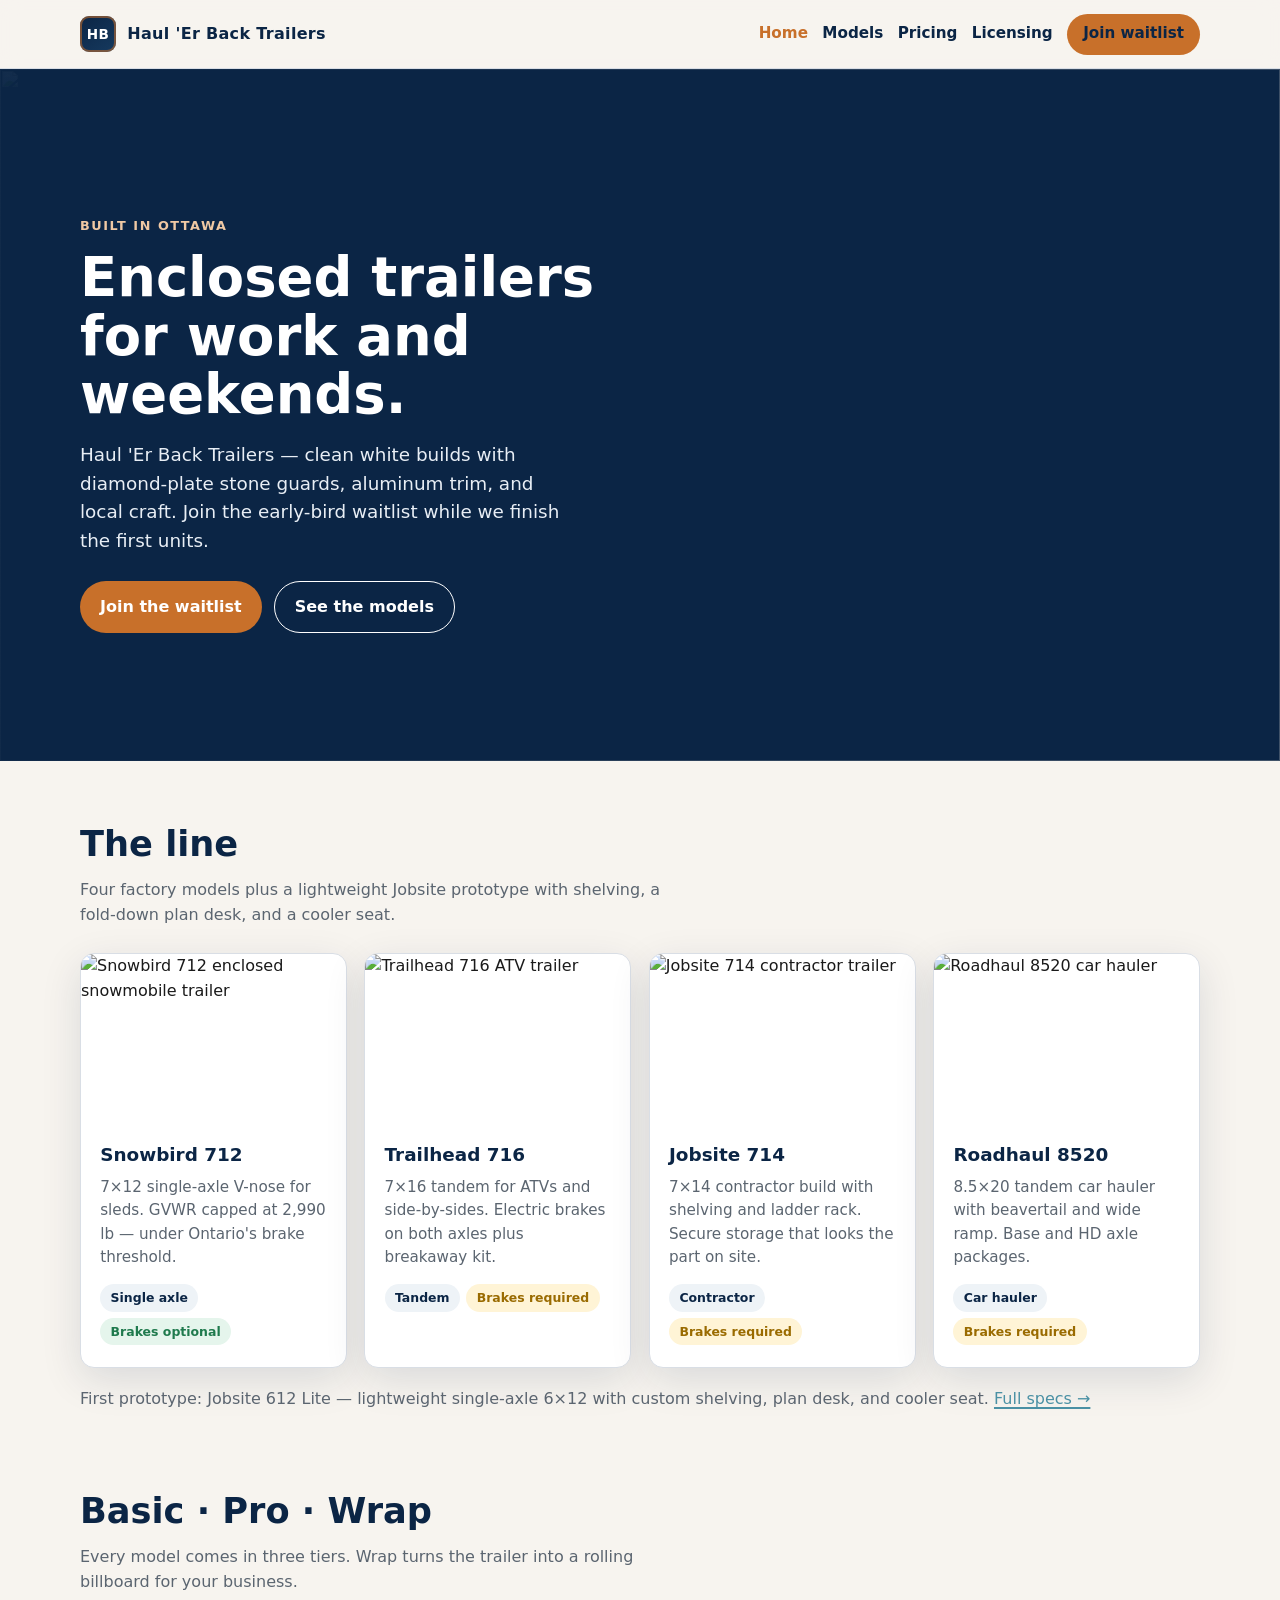
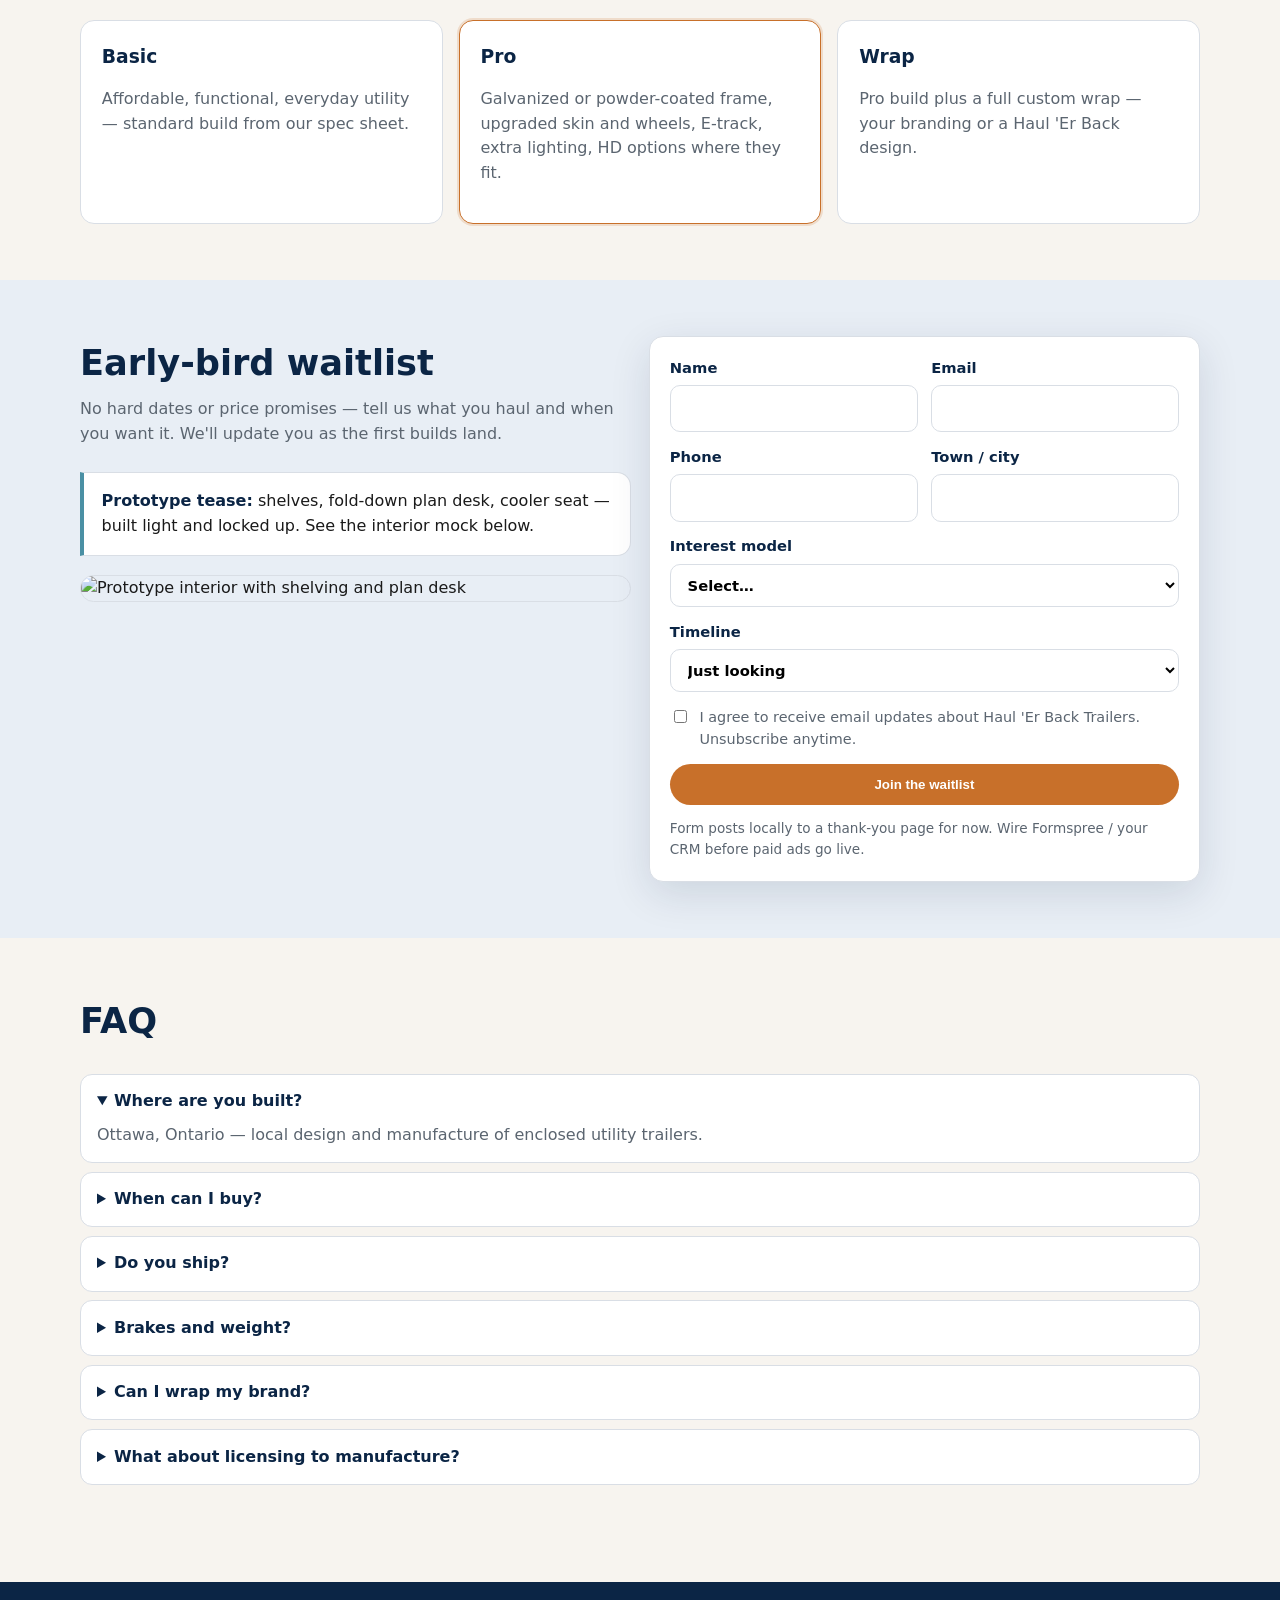
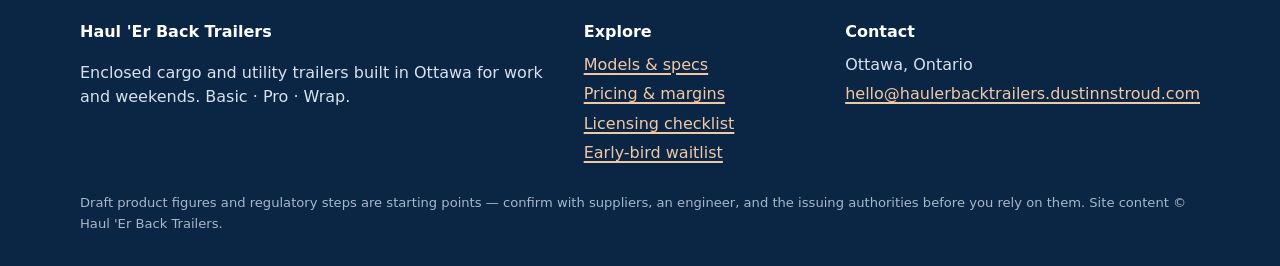
==== index.html @ 7aab537f "Add core pages and stylesheet" ====
<!DOCTYPE html>
<html lang="en">
<head>
  <meta charset="utf-8" />
  <meta name="viewport" content="width=device-width, initial-scale=1" />
  <title>Built in Ottawa · Haul 'Er Back Trailers</title>
  <meta name="description" content="Ottawa-built enclosed trailers — Snowbird, Trailhead, Jobsite, Roadhaul. Early-bird waitlist open." />
  <link rel="stylesheet" href="css/site.css" />
  <link rel="canonical" href="https://haulerbacktrailers.dustinnstroud.com/" />
</head>
<body>

  <a class="skip" href="#main">Skip to content</a>
  <header class="site-header">
    <div class="wrap nav">
      <a class="brand" href="index.html"><span class="brand-mark">HB</span><span>Haul 'Er Back Trailers</span></a>
      <nav class="nav-links" aria-label="Primary">
        <a href="index.html" aria-current="page">Home</a>
        <a class="hide-sm" href="models.html">Models</a>
        <a class="hide-sm" href="pricing.html">Pricing</a>
        <a href="licensing.html">Licensing</a>
        <a class="btn btn-primary btn-sm" href="index.html#waitlist">Join waitlist</a>
      </nav>
    </div>
  </header>

  <main id="main">

    <section class="hero">
      <div class="hero-media" aria-hidden="true"><img src="img/hero-1200.webp" alt="" /></div>
      <div class="wrap hero-content">
        <span class="eyebrow">Built in Ottawa</span>
        <h1>Enclosed trailers for work and weekends.</h1>
        <p class="lead">Haul 'Er Back Trailers — clean white builds with diamond-plate stone guards, aluminum trim, and local craft. Join the early-bird waitlist while we finish the first units.</p>
        <div class="hero-cta">
          <a class="btn btn-primary" href="#waitlist">Join the waitlist</a>
          <a class="btn btn-ghost" href="models.html" style="border-color:#fff;color:#fff">See the models</a>
        </div>
      </div>
    </section>

    <section>
      <div class="wrap">
        <div class="section-head">
          <h2>The line</h2>
          <p>Four factory models plus a lightweight Jobsite prototype with shelving, a fold-down plan desk, and a cooler seat.</p>
        </div>
        <div class="grid grid-4">
          <article class="card">
            <img src="img/snowbird-1200.webp" alt="Snowbird 712 enclosed snowmobile trailer" />
            <div class="card-body">
              <h3>Snowbird 712</h3>
              <p>7×12 single-axle V-nose for sleds. GVWR capped at 2,990 lb — under Ontario's brake threshold.</p>
              <div class="meta"><span class="pill">Single axle</span><span class="pill ok">Brakes optional</span></div>
            </div>
          </article>
          <article class="card">
            <img src="img/trailhead-1200.webp" alt="Trailhead 716 ATV trailer" />
            <div class="card-body">
              <h3>Trailhead 716</h3>
              <p>7×16 tandem for ATVs and side-by-sides. Electric brakes on both axles plus breakaway kit.</p>
              <div class="meta"><span class="pill">Tandem</span><span class="pill warn">Brakes required</span></div>
            </div>
          </article>
          <article class="card">
            <img src="img/jobsite714-1200.webp" alt="Jobsite 714 contractor trailer" />
            <div class="card-body">
              <h3>Jobsite 714</h3>
              <p>7×14 contractor build with shelving and ladder rack. Secure storage that looks the part on site.</p>
              <div class="meta"><span class="pill">Contractor</span><span class="pill warn">Brakes required</span></div>
            </div>
          </article>
          <article class="card">
            <img src="img/roadhaul-1200.webp" alt="Roadhaul 8520 car hauler" />
            <div class="card-body">
              <h3>Roadhaul 8520</h3>
              <p>8.5×20 tandem car hauler with beavertail and wide ramp. Base and HD axle packages.</p>
              <div class="meta"><span class="pill">Car hauler</span><span class="pill warn">Brakes required</span></div>
            </div>
          </article>
        </div>
        <p class="mt muted">First prototype: Jobsite 612 Lite — lightweight single-axle 6×12 with custom shelving, plan desk, and cooler seat. <a href="models.html">Full specs →</a></p>
      </div>
    </section>

    <section style="padding-top:0">
      <div class="wrap">
        <div class="section-head">
          <h2>Basic · Pro · Wrap</h2>
          <p>Every model comes in three tiers. Wrap turns the trailer into a rolling billboard for your business.</p>
        </div>
        <div class="tiers">
          <div class="tier">
            <h3>Basic</h3>
            <p class="muted">Affordable, functional, everyday utility — standard build from our spec sheet.</p>
          </div>
          <div class="tier featured">
            <h3>Pro</h3>
            <p class="muted">Galvanized or powder-coated frame, upgraded skin and wheels, E-track, extra lighting, HD options where they fit.</p>
          </div>
          <div class="tier">
            <h3>Wrap</h3>
            <p class="muted">Pro build plus a full custom wrap — your branding or a Haul 'Er Back design.</p>
          </div>
        </div>
      </div>
    </section>

    <section id="waitlist" style="background:#E8EEF5">
      <div class="wrap grid grid-2" style="align-items:start">
        <div>
          <div class="section-head">
            <h2>Early-bird waitlist</h2>
            <p>No hard dates or price promises — tell us what you haul and when you want it. We'll update you as the first builds land.</p>
          </div>
          <div class="callout info"><strong>Prototype tease:</strong> shelves, fold-down plan desk, cooler seat — built light and locked up. See the interior mock below.</div>
          <img class="mt" src="img/interior-1200.webp" alt="Prototype interior with shelving and plan desk" style="border-radius:14px;border:1px solid var(--line)" />
        </div>
        <div class="panel">
          <form class="form" action="https://formspree.io/f/xqalkplaceholder" method="POST" onsubmit="event.preventDefault(); window.location.href='thanks.html';">
            <div class="form-row">
              <label>Name<input required name="name" autocomplete="name" /></label>
              <label>Email<input required type="email" name="email" autocomplete="email" /></label>
            </div>
            <div class="form-row">
              <label>Phone<input type="tel" name="phone" autocomplete="tel" /></label>
              <label>Town / city<input name="town" autocomplete="address-level2" /></label>
            </div>
            <label>Interest model
              <select name="model" required>
                <option value="">Select…</option>
                <option>Jobsite 612 Lite (prototype)</option>
                <option>Snowbird 712</option>
                <option>Trailhead 716</option>
                <option>Jobsite 714</option>
                <option>Roadhaul 8520</option>
                <option>Not sure yet</option>
              </select>
            </label>
            <label>Timeline
              <select name="timeline">
                <option>Just looking</option>
                <option>ASAP</option>
                <option>1–3 months</option>
                <option>3–6 months</option>
              </select>
            </label>
            <label class="consent"><input type="checkbox" required name="consent" /> I agree to receive email updates about Haul 'Er Back Trailers. Unsubscribe anytime.</label>
            <button class="btn btn-primary" type="submit">Join the waitlist</button>
            <p class="muted" style="font-size:.85rem;margin:0">Form posts locally to a thank-you page for now. Wire Formspree / your CRM before paid ads go live.</p>
          </form>
        </div>
      </div>
    </section>

    <section>
      <div class="wrap">
        <div class="section-head"><h2>FAQ</h2></div>
        <div class="faq">
          <details open><summary>Where are you built?</summary><p>Ottawa, Ontario — local design and manufacture of enclosed utility trailers.</p></details>
          <details><summary>When can I buy?</summary><p>Join the waitlist for launch updates. We are not promising a hard delivery date on this page.</p></details>
          <details><summary>Do you ship?</summary><p>We are starting with local and Eastern Ontario pickup. Wider delivery can be discussed once production is rolling.</p></details>
          <details><summary>Brakes and weight?</summary><p>Snowbird 712 and the Jobsite 612 Lite are aimed under Ontario's 1,360 kg brake threshold (2,990 lb GVWR). Tandem models typically need electric brakes and a breakaway kit. Details on request and on the <a href="models.html">models page</a>.</p></details>
          <details><summary>Can I wrap my brand?</summary><p>Yes — the Wrap tier is a Pro build plus a full custom wrap.</p></details>
          <details><summary>What about licensing to manufacture?</summary><p>We keep a public <a href="licensing.html">Licensing Checklist</a> with ordered steps, costs, timelines, and source links for Ontario / federal requirements.</p></details>
        </div>
      </div>
    </section>

  </main>

  <footer class="footer">
    <div class="wrap footer-grid">
      <div>
        <h4>Haul 'Er Back Trailers</h4>
        <p>Enclosed cargo and utility trailers built in Ottawa for work and weekends. Basic · Pro · Wrap.</p>
      </div>
      <div>
        <h4>Explore</h4>
        <ul>
          <li><a href="models.html">Models &amp; specs</a></li>
          <li><a href="pricing.html">Pricing &amp; margins</a></li>
          <li><a href="licensing.html">Licensing checklist</a></li>
          <li><a href="index.html#waitlist">Early-bird waitlist</a></li>
        </ul>
      </div>
      <div>
        <h4>Contact</h4>
        <ul>
          <li>Ottawa, Ontario</li>
          <li><a href="mailto:hello@haulerbacktrailers.dustinnstroud.com">hello@haulerbacktrailers.dustinnstroud.com</a></li>
        </ul>
      </div>
    </div>
    <div class="wrap fine">Draft product figures and regulatory steps are starting points — confirm with suppliers, an engineer, and the issuing authorities before you rely on them. Site content © Haul 'Er Back Trailers.</div>
  </footer>

</body>
</html>
---- css/site.css ----
:root{
  --navy:#0B2545;--navy-2:#163A5F;--copper:#C8702A;--copper-2:#A85A1F;--teal:#4A90A4;
  --cream:#F7F4EF;--ink:#1A1A1A;--muted:#5B6570;--line:#D9DEE5;--white:#fff;
  --ok:#1F7A4D;--warn:#9A6B00;--shadow:0 12px 40px rgba(11,37,69,.12);--radius:14px;--max:1120px;
  --font:ui-sans-serif,system-ui,-apple-system,"Segoe UI",Roboto,Helvetica,Arial,sans-serif;
}
*{box-sizing:border-box}html{scroll-behavior:smooth}
body{margin:0;font-family:var(--font);color:var(--ink);background:var(--cream);line-height:1.55}
img{max-width:100%;display:block;height:auto}
a{color:var(--teal);text-decoration-thickness:1.5px;text-underline-offset:3px}a:hover{color:var(--copper)}
.wrap{width:min(100% - 2rem,var(--max));margin-inline:auto}
.skip{position:absolute;left:-999px}.skip:focus{left:1rem;top:1rem;z-index:99;background:#fff;padding:.5rem 1rem}
.site-header{position:sticky;top:0;z-index:50;background:rgba(247,244,239,.92);backdrop-filter:blur(10px);border-bottom:1px solid var(--line)}
.nav{display:flex;align-items:center;justify-content:space-between;gap:1rem;padding:.85rem 0}
.brand{display:flex;align-items:center;gap:.7rem;color:var(--navy);text-decoration:none;font-weight:800;letter-spacing:.02em}
.brand-mark{width:36px;height:36px;border-radius:9px;background:linear-gradient(145deg,var(--navy),var(--navy-2));display:grid;place-items:center;color:#fff;font-size:.85rem;box-shadow:inset 0 0 0 2px rgba(200,112,42,.55)}
.nav-links{display:flex;flex-wrap:wrap;gap:.35rem .9rem;align-items:center;justify-content:flex-end}
.nav-links a{color:var(--navy);text-decoration:none;font-weight:600;font-size:.95rem}
.nav-links a:hover,.nav-links a[aria-current="page"]{color:var(--copper)}
.btn{display:inline-flex;align-items:center;justify-content:center;gap:.4rem;border:0;border-radius:999px;padding:.8rem 1.25rem;font-weight:700;cursor:pointer;text-decoration:none;transition:.15s ease}
.btn-primary{background:var(--copper);color:#fff}.btn-primary:hover{background:var(--copper-2);color:#fff}
.btn-ghost{background:transparent;color:var(--navy);border:1.5px solid var(--navy)}.btn-ghost:hover{background:var(--navy);color:#fff}
.btn-sm{padding:.55rem 1rem;font-size:.9rem}
.hero{position:relative;color:#fff;background:var(--navy);overflow:hidden}
.hero-media{position:absolute;inset:0}.hero-media img{width:100%;height:100%;object-fit:cover;opacity:.45}
.hero-media::after{content:"";position:absolute;inset:0;background:linear-gradient(100deg,rgba(11,37,69,.92) 18%,rgba(11,37,69,.55) 62%,rgba(11,37,69,.35))}
.hero-content{position:relative;padding:5.5rem 0 4.5rem}
.eyebrow{display:inline-block;font-size:.8rem;font-weight:700;letter-spacing:.12em;text-transform:uppercase;color:#F0C9A4;margin-bottom:.8rem}
.hero h1{font-size:clamp(2.1rem,5vw,3.4rem);line-height:1.08;margin:0 0 1rem;max-width:14ch}
.hero p.lead{font-size:1.15rem;max-width:42ch;color:#E8EEF5;margin:0 0 1.6rem}
.hero-cta{display:flex;flex-wrap:wrap;gap:.75rem}
section{padding:3.5rem 0}
.section-head{margin-bottom:1.6rem}
.section-head h2{margin:0 0 .4rem;font-size:clamp(1.6rem,3vw,2.2rem);color:var(--navy)}
.section-head p{margin:0;color:var(--muted);max-width:60ch}
.grid{display:grid;gap:1.1rem}
.grid-2{grid-template-columns:repeat(2,minmax(0,1fr))}
.grid-3{grid-template-columns:repeat(3,minmax(0,1fr))}
.grid-4{grid-template-columns:repeat(4,minmax(0,1fr))}
@media (max-width:900px){.grid-3,.grid-4{grid-template-columns:repeat(2,minmax(0,1fr))}.grid-2{grid-template-columns:1fr}}
@media (max-width:560px){.grid-3,.grid-4{grid-template-columns:1fr}.nav-links .hide-sm{display:none}}
.card{background:#fff;border:1px solid var(--line);border-radius:var(--radius);overflow:hidden;box-shadow:var(--shadow)}
.card-body{padding:1.15rem 1.2rem 1.35rem}
.card h3{margin:.15rem 0 .4rem;color:var(--navy);font-size:1.15rem}
.card p{margin:0;color:var(--muted);font-size:.95rem}
.card .meta{display:flex;flex-wrap:wrap;gap:.4rem;margin-top:.9rem}
.pill{display:inline-flex;align-items:center;border-radius:999px;padding:.25rem .65rem;font-size:.78rem;font-weight:700;background:#EEF3F7;color:var(--navy)}
.pill.ok{background:#E5F5EC;color:var(--ok)}.pill.warn{background:#FFF4D6;color:var(--warn)}
.card img{aspect-ratio:16/10;object-fit:cover;width:100%}
.panel{background:#fff;border:1px solid var(--line);border-radius:var(--radius);padding:1.25rem;box-shadow:var(--shadow)}
.tiers{display:grid;grid-template-columns:repeat(3,1fr);gap:1rem}
@media (max-width:800px){.tiers{grid-template-columns:1fr}}
.tier{padding:1.3rem;border-radius:var(--radius);border:1px solid var(--line);background:#fff}
.tier.featured{border-color:var(--copper);box-shadow:0 0 0 2px rgba(200,112,42,.18)}
.tier h3{margin:0 0 .35rem;color:var(--navy)}
.tier ul{margin:0;padding-left:1.1rem;color:var(--muted)}
table{width:100%;border-collapse:collapse;font-size:.92rem;background:#fff;border-radius:var(--radius);overflow:hidden;border:1px solid var(--line)}
th,td{padding:.7rem .8rem;border-bottom:1px solid var(--line);text-align:left;vertical-align:top}
th{background:var(--navy);color:#fff;font-weight:700}tr:last-child td{border-bottom:0}
.table-wrap{overflow-x:auto;border-radius:var(--radius);box-shadow:var(--shadow)}
.checklist{list-style:none;margin:0;padding:0;counter-reset:step}
.checklist li{position:relative;background:#fff;border:1px solid var(--line);border-radius:var(--radius);padding:1.1rem 1.1rem 1.1rem 3.4rem;margin-bottom:.8rem;box-shadow:var(--shadow)}
.checklist li::before{counter-increment:step;content:counter(step);position:absolute;left:1rem;top:1.1rem;width:1.7rem;height:1.7rem;border-radius:50%;background:var(--navy);color:#fff;display:grid;place-items:center;font-size:.85rem;font-weight:800}
.checklist h3{margin:0 0 .35rem;color:var(--navy);font-size:1.05rem}
.checklist .facts{display:flex;flex-wrap:wrap;gap:.5rem .9rem;margin:.55rem 0;font-size:.88rem}
.checklist .facts span{color:var(--muted)}.checklist .facts strong{color:var(--navy)}
.checklist .src{font-size:.85rem;margin-top:.35rem}
.callout{border-left:4px solid var(--copper);background:#fff;border-radius:0 var(--radius) var(--radius) 0;padding:1rem 1.1rem;margin:1rem 0;border:1px solid var(--line);border-left-width:4px}
.callout.info{border-left-color:var(--teal)}.callout strong{color:var(--navy)}
.form{display:grid;gap:.85rem}.form-row{display:grid;gap:.85rem;grid-template-columns:1fr 1fr}
@media (max-width:640px){.form-row{grid-template-columns:1fr}}
label{display:grid;gap:.35rem;font-weight:600;color:var(--navy);font-size:.92rem}
input,select,textarea{font:inherit;padding:.7rem .8rem;border:1.5px solid var(--line);border-radius:10px;background:#fff}
input:focus,select:focus,textarea:focus{outline:2px solid rgba(74,144,164,.35);border-color:var(--teal)}
.consent{display:flex;gap:.6rem;align-items:flex-start;font-weight:500;color:var(--muted);font-size:.9rem}
.consent input{margin-top:.25rem}
.faq details{background:#fff;border:1px solid var(--line);border-radius:12px;padding:.9rem 1rem;margin-bottom:.55rem}
.faq summary{cursor:pointer;font-weight:700;color:var(--navy)}.faq p{margin:.55rem 0 0;color:var(--muted)}
.footer{background:var(--navy);color:#D7E2EE;padding:2.4rem 0 2rem;margin-top:2rem}
.footer a{color:#F0C9A4}.footer-grid{display:grid;gap:1.2rem;grid-template-columns:2fr 1fr 1fr}
@media (max-width:700px){.footer-grid{grid-template-columns:1fr}}
.footer h4{margin:0 0 .5rem;color:#fff}.footer ul{list-style:none;margin:0;padding:0}.footer li{margin:.3rem 0}
.fine{font-size:.82rem;color:#A9B7C7;margin-top:1.4rem}
.page-hero{padding:2.8rem 0 1.2rem;background:linear-gradient(180deg,#E8EEF5,var(--cream))}
.page-hero h1{margin:0 0 .5rem;color:var(--navy);font-size:clamp(1.8rem,3.5vw,2.6rem)}
.page-hero p{margin:0;color:var(--muted);max-width:65ch}
.muted{color:var(--muted)}.center{text-align:center}.mt{margin-top:1.2rem}.mb{margin-bottom:1.2rem}
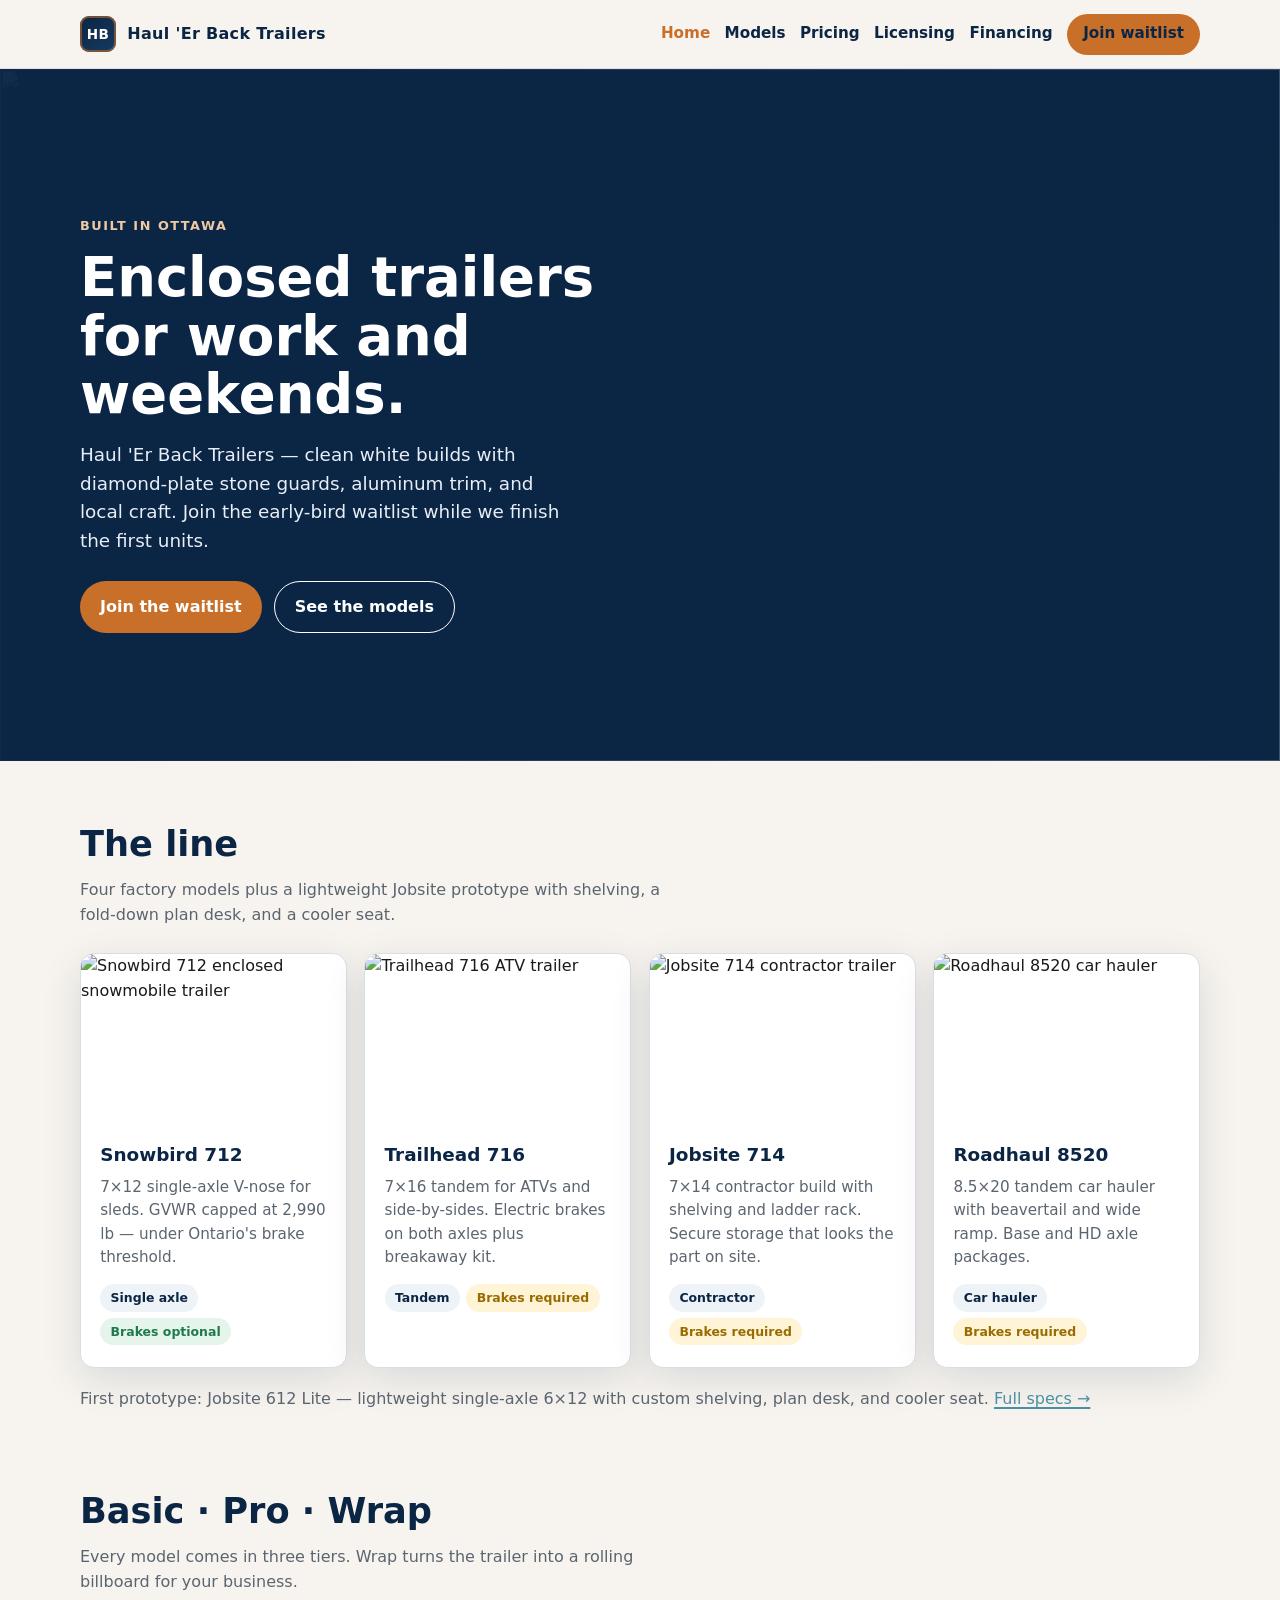
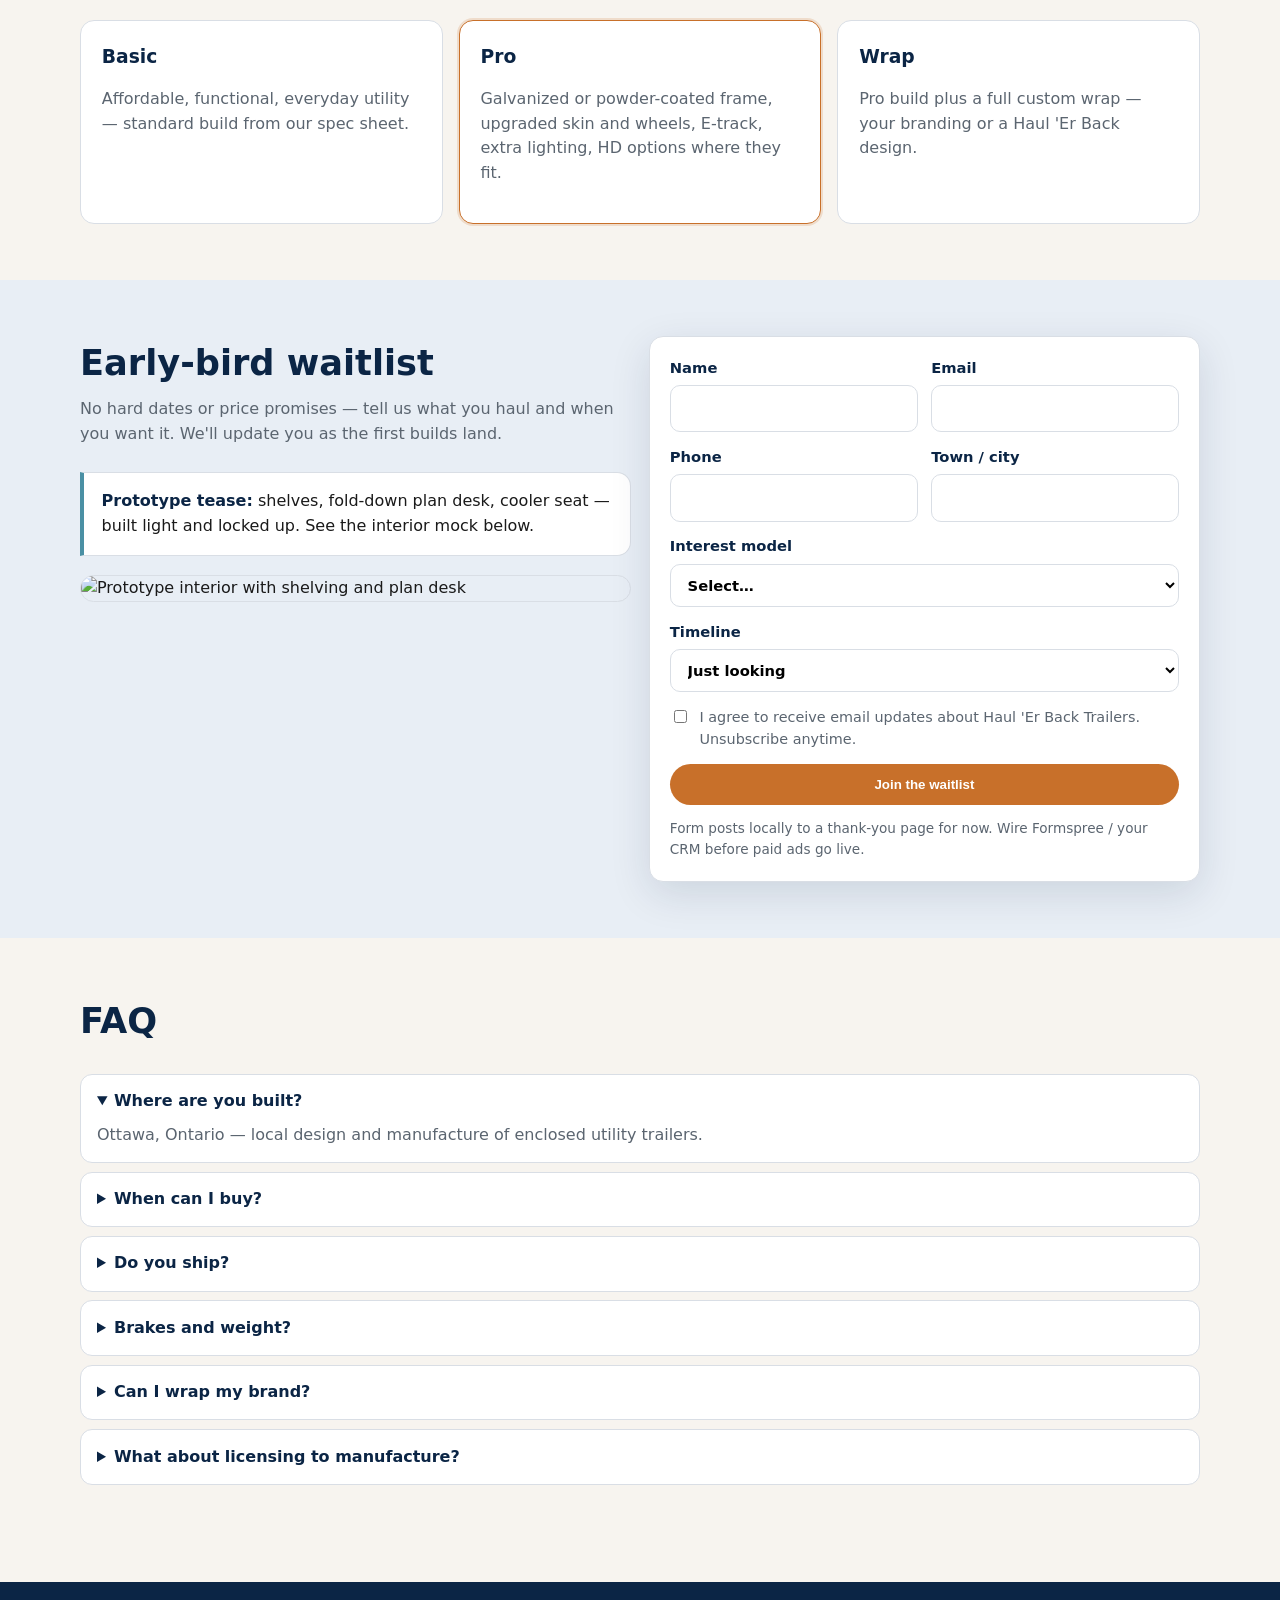
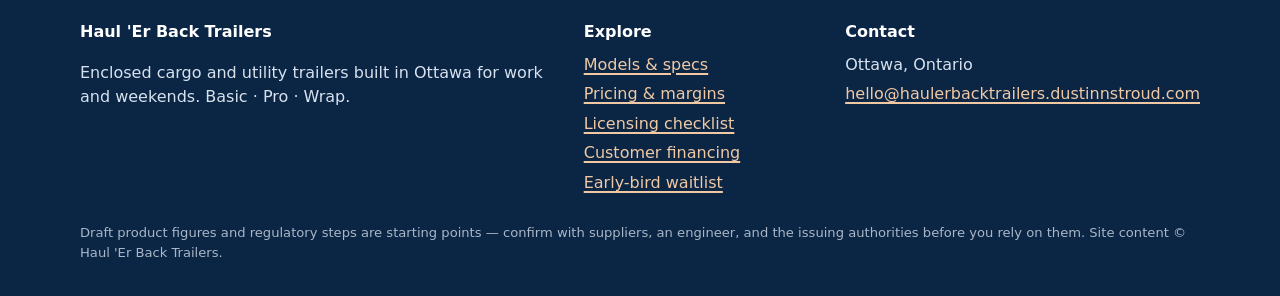
==== commit 8af8d8e0: "Link Customer Financing from site navigation" ====
--- a/index.html
+++ b/index.html
@@ -19,6 +19,7 @@
         <a class="hide-sm" href="models.html">Models</a>
         <a class="hide-sm" href="pricing.html">Pricing</a>
         <a href="licensing.html">Licensing</a>
+        <a href="financing.html">Financing</a>
         <a class="btn btn-primary btn-sm" href="index.html#waitlist">Join waitlist</a>
       </nav>
     </div>
@@ -27,7 +28,7 @@
   <main id="main">
 
     <section class="hero">
-      <div class="hero-media" aria-hidden="true"><img src="img/hero-1200.webp" alt="" /></div>
+      <div class="hero-media" aria-hidden="true"><img src="" data-b64="img/hero.b64" alt="" /></div>
       <div class="wrap hero-content">
         <span class="eyebrow">Built in Ottawa</span>
         <h1>Enclosed trailers for work and weekends.</h1>
@@ -47,7 +48,7 @@
         </div>
         <div class="grid grid-4">
           <article class="card">
-            <img src="img/snowbird-1200.webp" alt="Snowbird 712 enclosed snowmobile trailer" />
+            <img src="" data-b64="img/snowbird.b64" alt="Snowbird 712 enclosed snowmobile trailer" />
             <div class="card-body">
               <h3>Snowbird 712</h3>
               <p>7×12 single-axle V-nose for sleds. GVWR capped at 2,990 lb — under Ontario's brake threshold.</p>
@@ -55,7 +56,7 @@
             </div>
           </article>
           <article class="card">
-            <img src="img/trailhead-1200.webp" alt="Trailhead 716 ATV trailer" />
+            <img src="" data-b64="img/trailhead.b64" alt="Trailhead 716 ATV trailer" />
             <div class="card-body">
               <h3>Trailhead 716</h3>
               <p>7×16 tandem for ATVs and side-by-sides. Electric brakes on both axles plus breakaway kit.</p>
@@ -63,7 +64,7 @@
             </div>
           </article>
           <article class="card">
-            <img src="img/jobsite714-1200.webp" alt="Jobsite 714 contractor trailer" />
+            <img src="" data-b64="img/jobsite714.b64" alt="Jobsite 714 contractor trailer" />
             <div class="card-body">
               <h3>Jobsite 714</h3>
               <p>7×14 contractor build with shelving and ladder rack. Secure storage that looks the part on site.</p>
@@ -71,7 +72,7 @@
             </div>
           </article>
           <article class="card">
-            <img src="img/roadhaul-1200.webp" alt="Roadhaul 8520 car hauler" />
+            <img src="" data-b64="img/roadhaul.b64" alt="Roadhaul 8520 car hauler" />
             <div class="card-body">
               <h3>Roadhaul 8520</h3>
               <p>8.5×20 tandem car hauler with beavertail and wide ramp. Base and HD axle packages.</p>
@@ -114,7 +115,7 @@
             <p>No hard dates or price promises — tell us what you haul and when you want it. We'll update you as the first builds land.</p>
           </div>
           <div class="callout info"><strong>Prototype tease:</strong> shelves, fold-down plan desk, cooler seat — built light and locked up. See the interior mock below.</div>
-          <img class="mt" src="img/interior-1200.webp" alt="Prototype interior with shelving and plan desk" style="border-radius:14px;border:1px solid var(--line)" />
+          <img class="mt" src="" data-b64="img/interior.b64" alt="Prototype interior with shelving and plan desk" style="border-radius:14px;border:1px solid var(--line)" />
         </div>
         <div class="panel">
           <form class="form" action="https://formspree.io/f/xqalkplaceholder" method="POST" onsubmit="event.preventDefault(); window.location.href='thanks.html';">
@@ -181,6 +182,7 @@
           <li><a href="models.html">Models &amp; specs</a></li>
           <li><a href="pricing.html">Pricing &amp; margins</a></li>
           <li><a href="licensing.html">Licensing checklist</a></li>
+          <li><a href="financing.html">Customer financing</a></li>
           <li><a href="index.html#waitlist">Early-bird waitlist</a></li>
         </ul>
       </div>
@@ -195,5 +197,6 @@
     <div class="wrap fine">Draft product figures and regulatory steps are starting points — confirm with suppliers, an engineer, and the issuing authorities before you rely on them. Site content © Haul 'Er Back Trailers.</div>
   </footer>
 
+  <script src="js/load-images.js" defer></script>
 </body>
 </html>
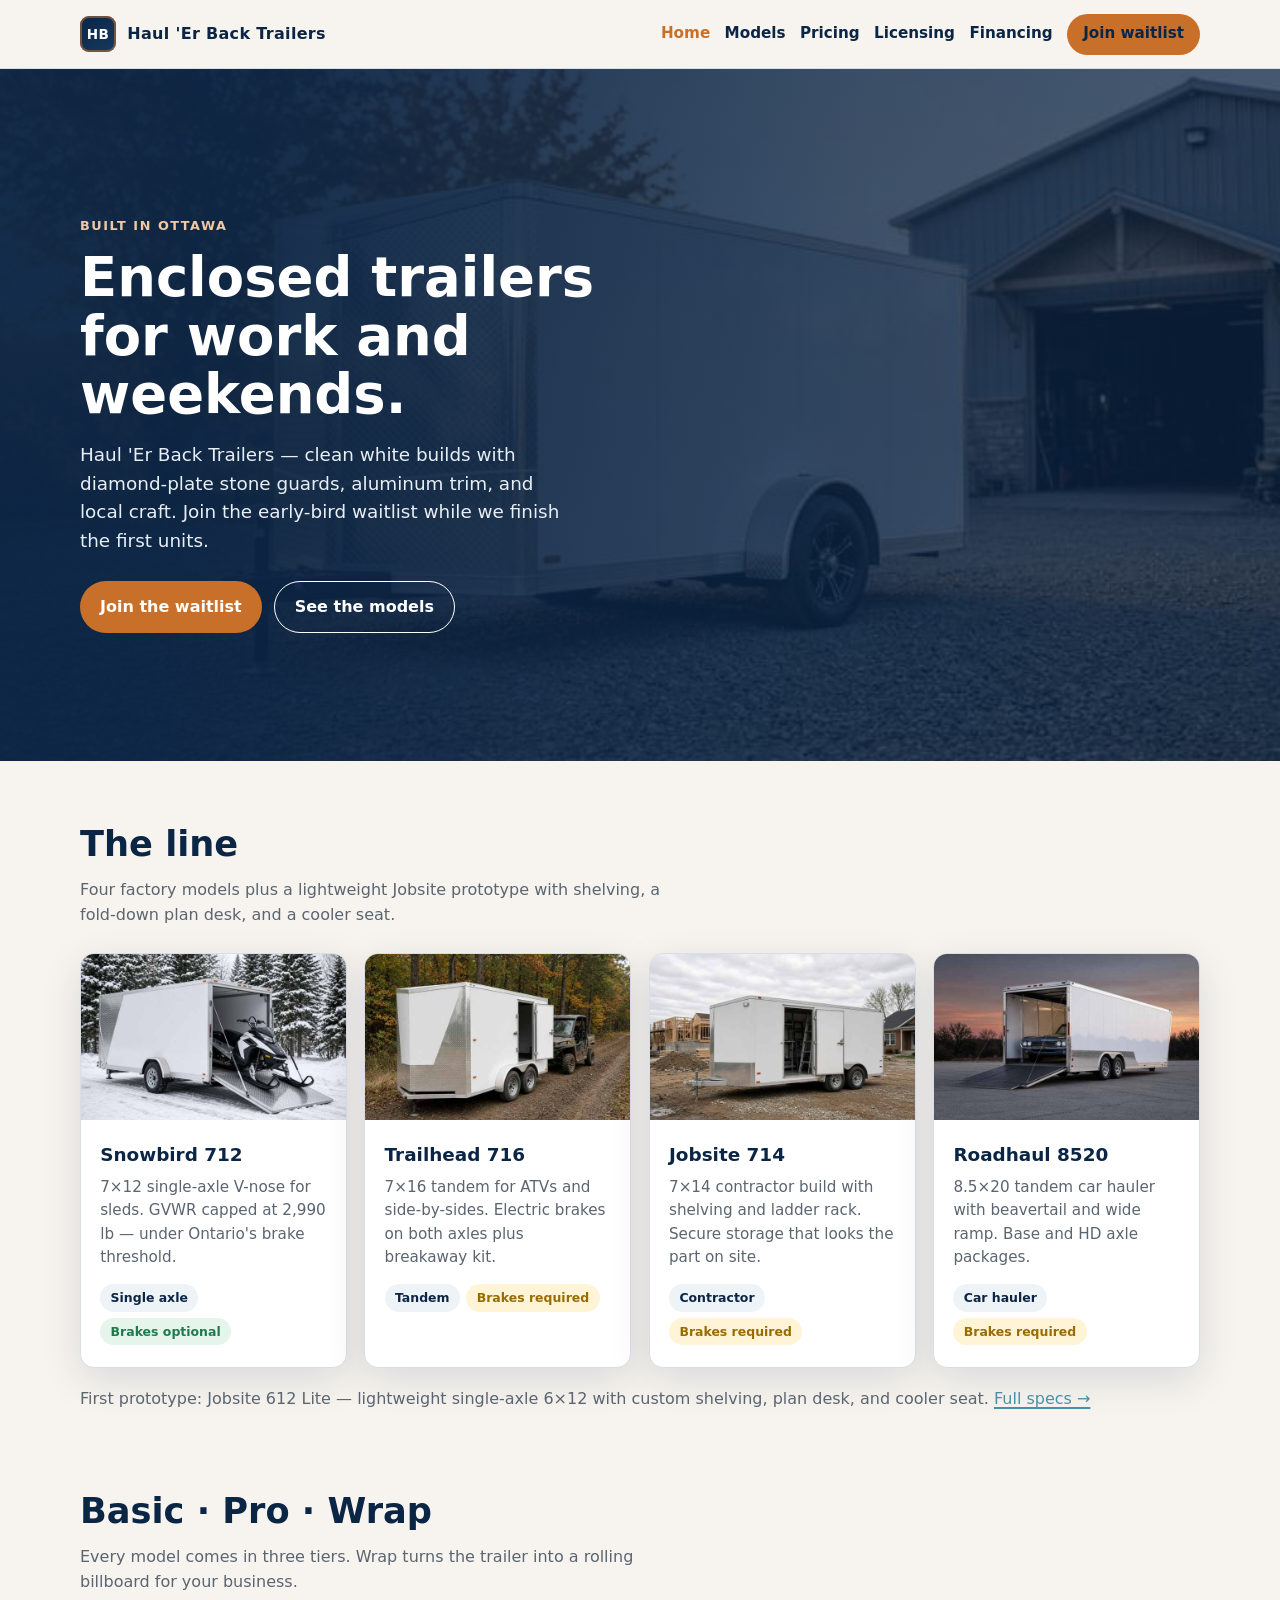
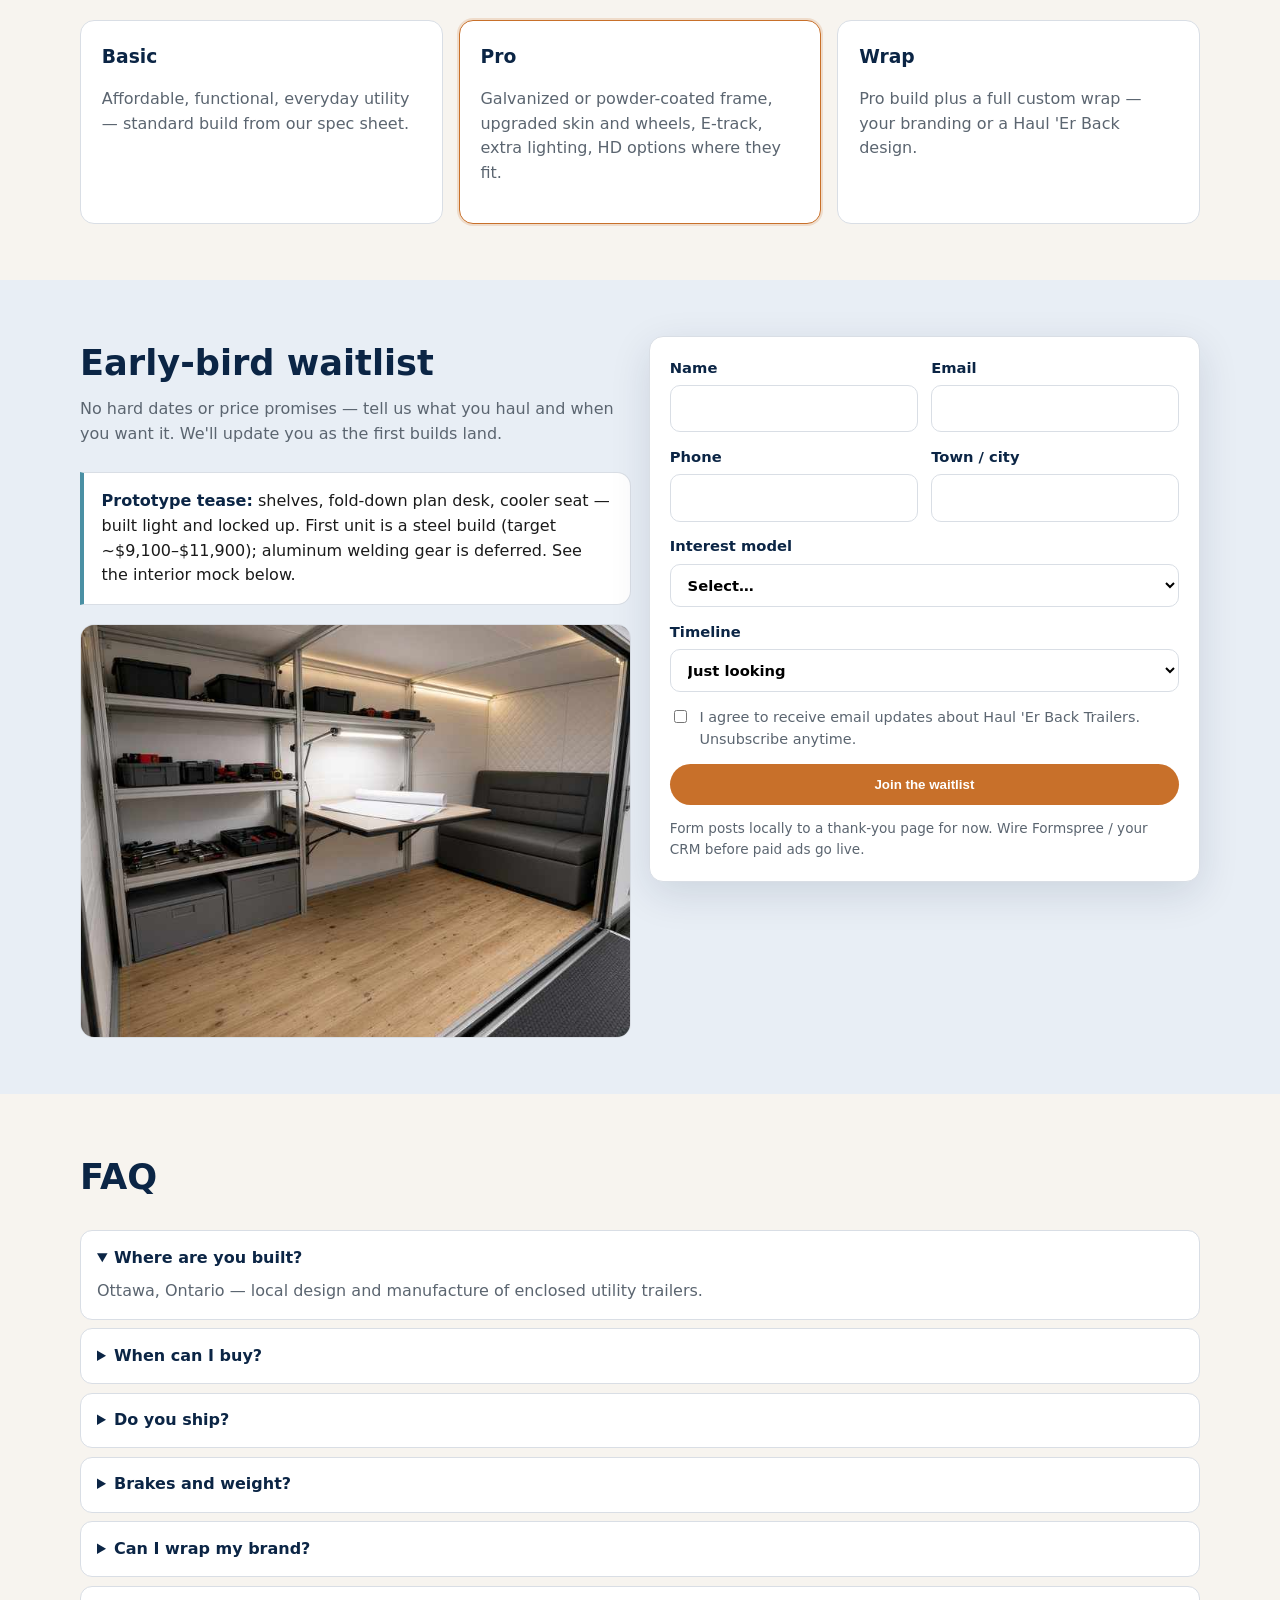
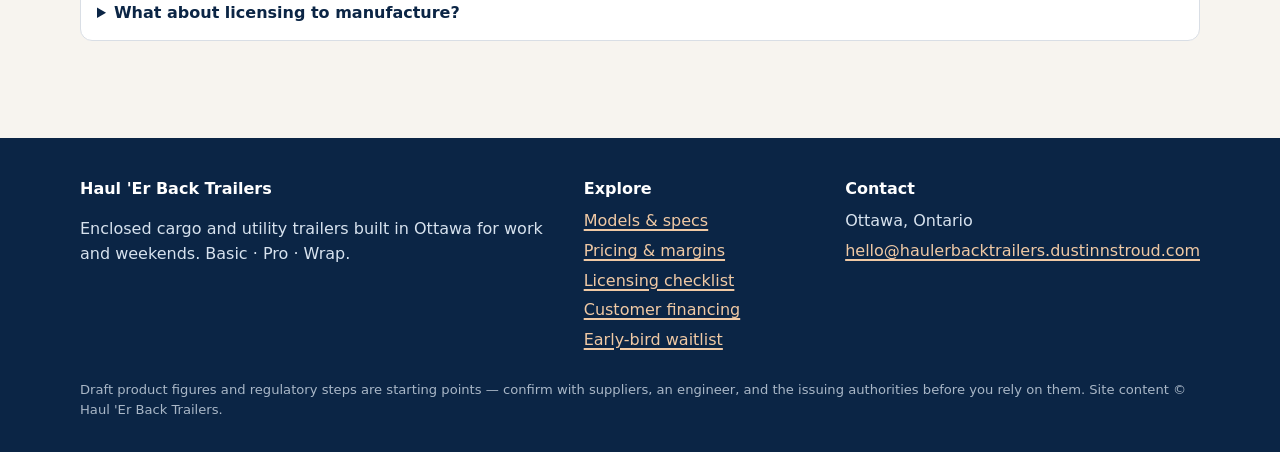
==== commit 3744de1c: "Update Jobsite 612 Lite steel prototype costs; retarget project site to github.io" ====
--- a/index.html
+++ b/index.html
@@ -6,7 +6,7 @@
   <title>Built in Ottawa · Haul 'Er Back Trailers</title>
   <meta name="description" content="Ottawa-built enclosed trailers — Snowbird, Trailhead, Jobsite, Roadhaul. Early-bird waitlist open." />
   <link rel="stylesheet" href="css/site.css" />
-  <link rel="canonical" href="https://haulerbacktrailers.dustinnstroud.com/" />
+  <link rel="canonical" href="https://strouddustinn-bot.github.io/haulerback-trailers/" />
 </head>
 <body>
 
@@ -114,7 +114,7 @@
             <h2>Early-bird waitlist</h2>
             <p>No hard dates or price promises — tell us what you haul and when you want it. We'll update you as the first builds land.</p>
           </div>
-          <div class="callout info"><strong>Prototype tease:</strong> shelves, fold-down plan desk, cooler seat — built light and locked up. See the interior mock below.</div>
+          <div class="callout info"><strong>Prototype tease:</strong> shelves, fold-down plan desk, cooler seat — built light and locked up. First unit is a steel build (target ~$9,100–$11,900); aluminum welding gear is deferred. See the interior mock below.</div>
           <img class="mt" src="" data-b64="img/interior.b64" alt="Prototype interior with shelving and plan desk" style="border-radius:14px;border:1px solid var(--line)" />
         </div>
         <div class="panel">
